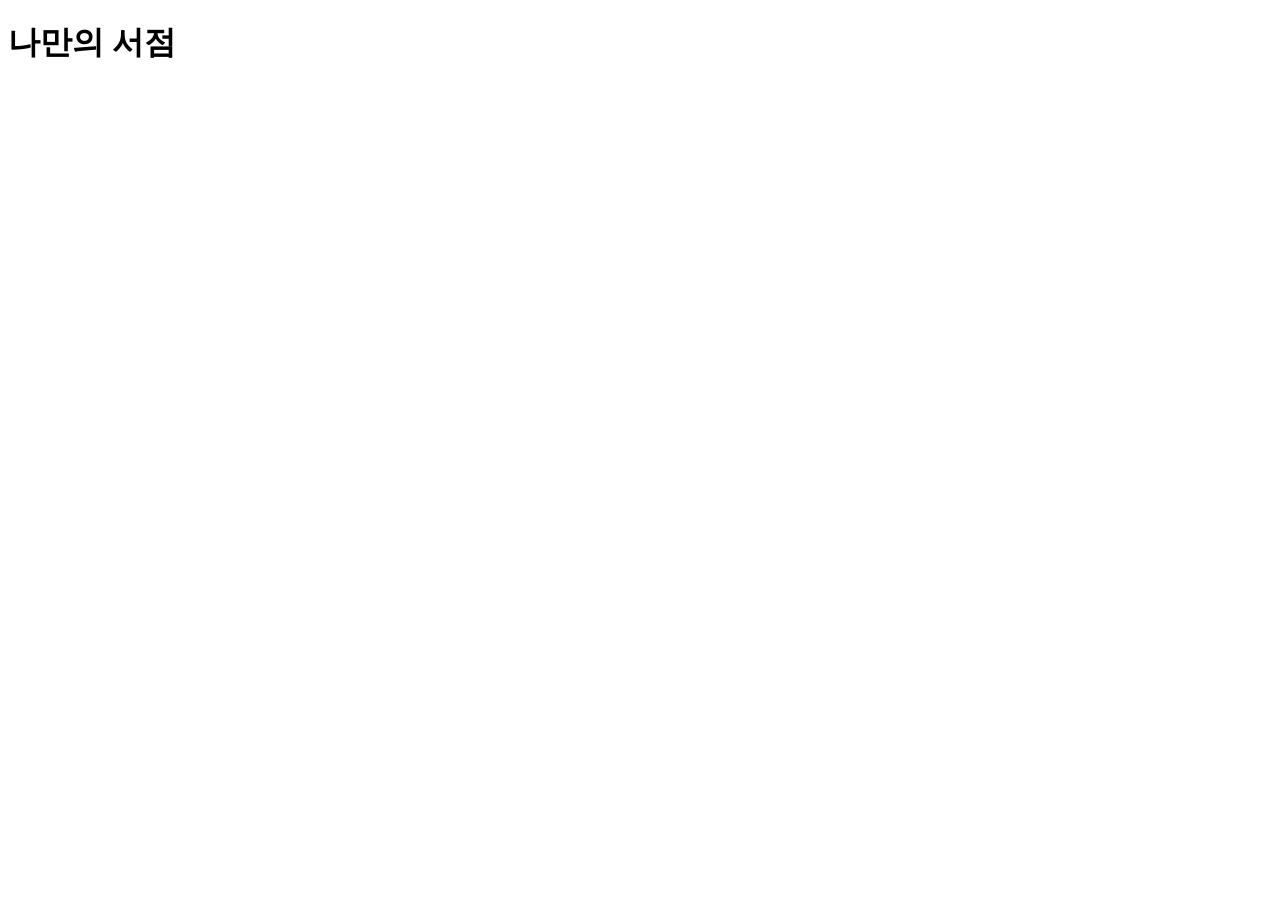
==== src/main/resources/templates/index.html @ 88c17c31 "Initial commit" ====
<!doctype html>
<html lang="ko">
<head>
    <meta charset="UTF-8">
    <meta name="viewport"
          content="width=device-width, user-scalable=no, initial-scale=1.0, maximum-scale=1.0, minimum-scale=1.0">
    <meta http-equiv="X-UA-Compatible" content="ie=edge">
    <title>서점</title>
</head>
<body>
<h1>
    나만의 서점
</h1>

</body>
</html>
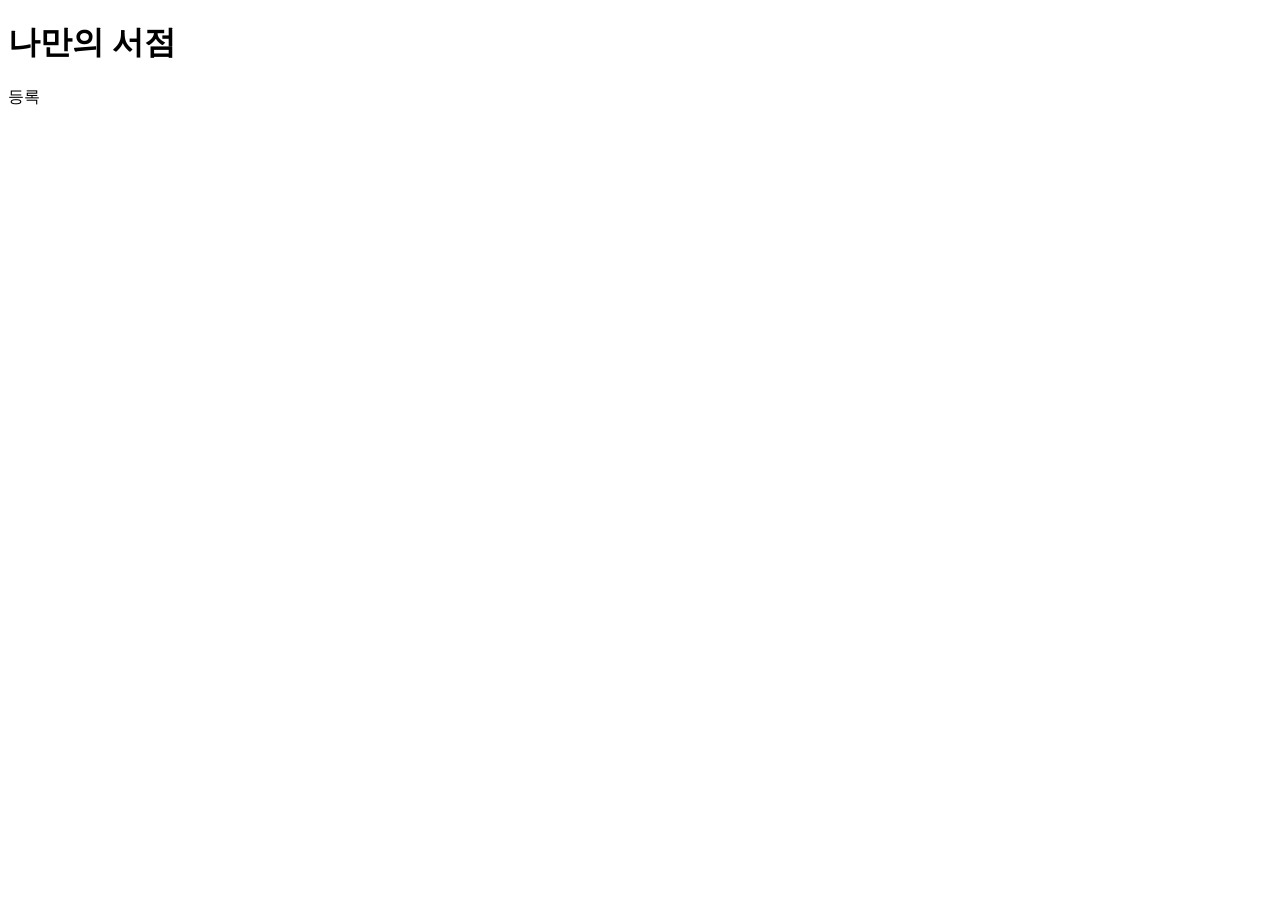
==== commit 46092398: "Add book form flow" ====
--- a/src/main/resources/templates/index.html
+++ b/src/main/resources/templates/index.html
@@ -11,6 +11,9 @@
 <h1>
     나만의 서점
 </h1>
+<section>
+    <a th:href="@{/books/new}">등록</a>
+</section>
 
 </body>
 </html>
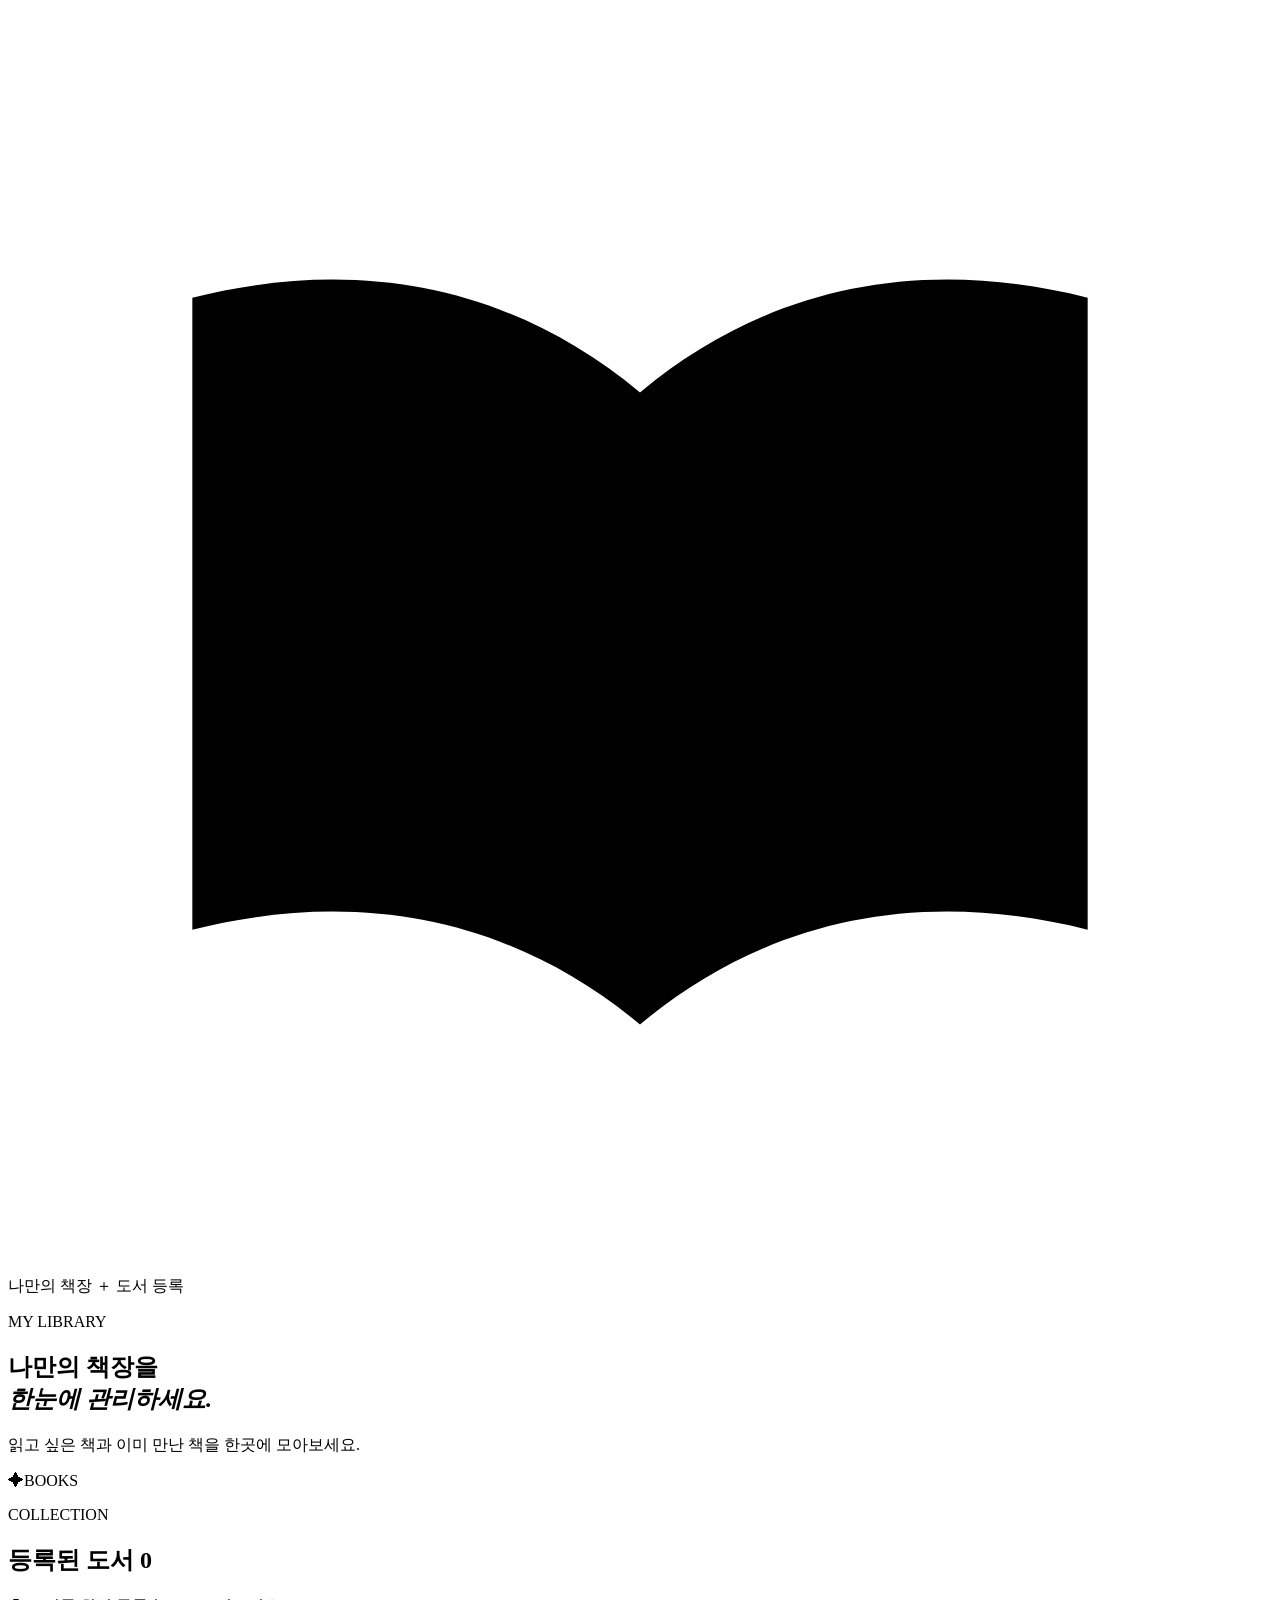
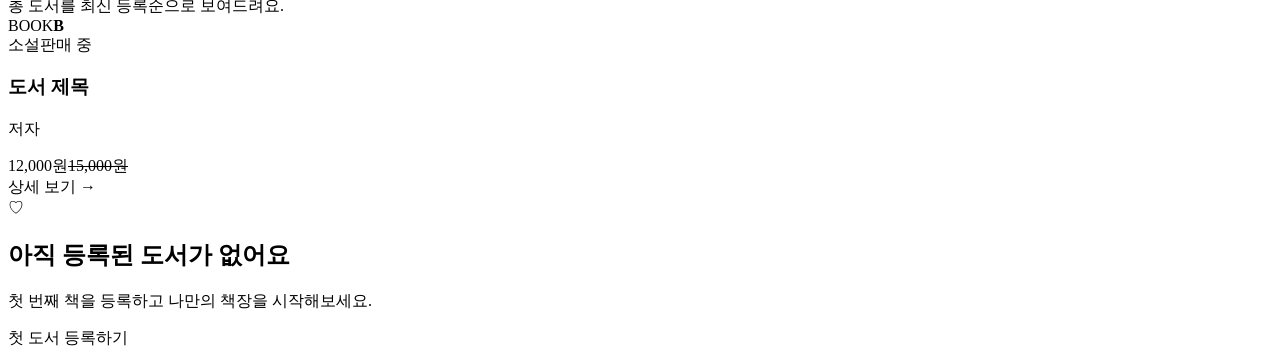
==== commit f471dd20: "Complete book pages and styling" ====
--- a/src/main/resources/templates/index.html
+++ b/src/main/resources/templates/index.html
@@ -1,19 +1,30 @@
 <!doctype html>
-<html lang="ko">
+<html lang="ko" xmlns:th="http://www.thymeleaf.org">
 <head>
     <meta charset="UTF-8">
-    <meta name="viewport"
-          content="width=device-width, user-scalable=no, initial-scale=1.0, maximum-scale=1.0, minimum-scale=1.0">
-    <meta http-equiv="X-UA-Compatible" content="ie=edge">
-    <title>서점</title>
+    <meta name="viewport" content="width=device-width, initial-scale=1.0">
+    <title>책장 | 도서 관리</title>
+    <link rel="stylesheet" th:href="@{/css/style.css}">
 </head>
 <body>
-<h1>
-    나만의 서점
-</h1>
-<section>
-    <a th:href="@{/books/new}">등록</a>
-</section>
-
+<main class="shell">
+    <header class="topbar">
+        <a class="brand" th:href="@{/books}" aria-label="나만의 책장 홈"><span class="brand-mark" aria-hidden="true"><svg viewBox="0 0 24 24"><path d="M3.5 5.5c3.2-.8 6.1-.2 8.5 1.8v12c-2.4-2-5.3-2.6-8.5-1.8v-12Z"/><path d="M20.5 5.5c-3.2-.8-6.1-.2-8.5 1.8v12c2.4-2 5.3-2.6 8.5-1.8v-12Z"/></svg></span><span>나만의 책장</span></a>
+        <a class="button button-primary" th:href="@{/books/new}"><span aria-hidden="true">＋</span> 도서 등록</a>
+    </header>
+    <section class="hero">
+        <div><p class="eyebrow">MY LIBRARY</p><h1>나만의 책장을<br><em>한눈에 관리하세요.</em></h1><p class="hero-copy">읽고 싶은 책과 이미 만난 책을 한곳에 모아보세요.</p></div>
+        <div class="hero-art" aria-hidden="true"><span>✦</span><span>BOOKS</span></div>
+    </section>
+    <section class="section-heading"><div><p class="eyebrow">COLLECTION</p><h2>등록된 도서 <span th:text="${books == null ? 0 : #lists.size(books)}">0</span></h2></div><span class="muted">총 도서를 최신 등록순으로 보여드려요.</span></section>
+    <section class="book-grid" th:if="${books != null and !#lists.isEmpty(books)}">
+        <article class="book-card" th:each="book : ${books}">
+            <div class="book-cover"><span th:text="${book.category ?: 'BOOK'}">BOOK</span><strong th:text="${book.title != null and !book.title.isEmpty() ? book.title.substring(0, 1) : 'B'}">B</strong></div>
+            <div class="book-info"><div class="book-meta"><span class="tag" th:text="${book.category}">소설</span><span class="availability" th:classappend="${book.isAvailable ? ' is-available' : ''}" th:text="${book.isAvailable ? '판매 중' : '품절'}">판매 중</span></div><h3 th:text="${book.title}">도서 제목</h3><p class="author" th:text="${book.author}">저자</p><div class="price-row"><span class="price" th:text="${#numbers.formatInteger(book.discountPrice, 0, 'COMMA')} + '원'">12,000원</span><del th:if="${book.price != book.discountPrice}" th:text="${#numbers.formatInteger(book.price, 0, 'COMMA')} + '원'">15,000원</del></div></div>
+            <a class="card-link" th:href="@{/books/{id}(id=${book.id})}">상세 보기 <span aria-hidden="true">→</span></a>
+        </article>
+    </section>
+    <section class="empty-state" th:if="${books == null or #lists.isEmpty(books)}"><div class="empty-icon">♡</div><h2>아직 등록된 도서가 없어요</h2><p>첫 번째 책을 등록하고 나만의 책장을 시작해보세요.</p><a class="button button-primary" th:href="@{/books/new}">첫 도서 등록하기</a></section>
+</main>
 </body>
-</html>+</html>
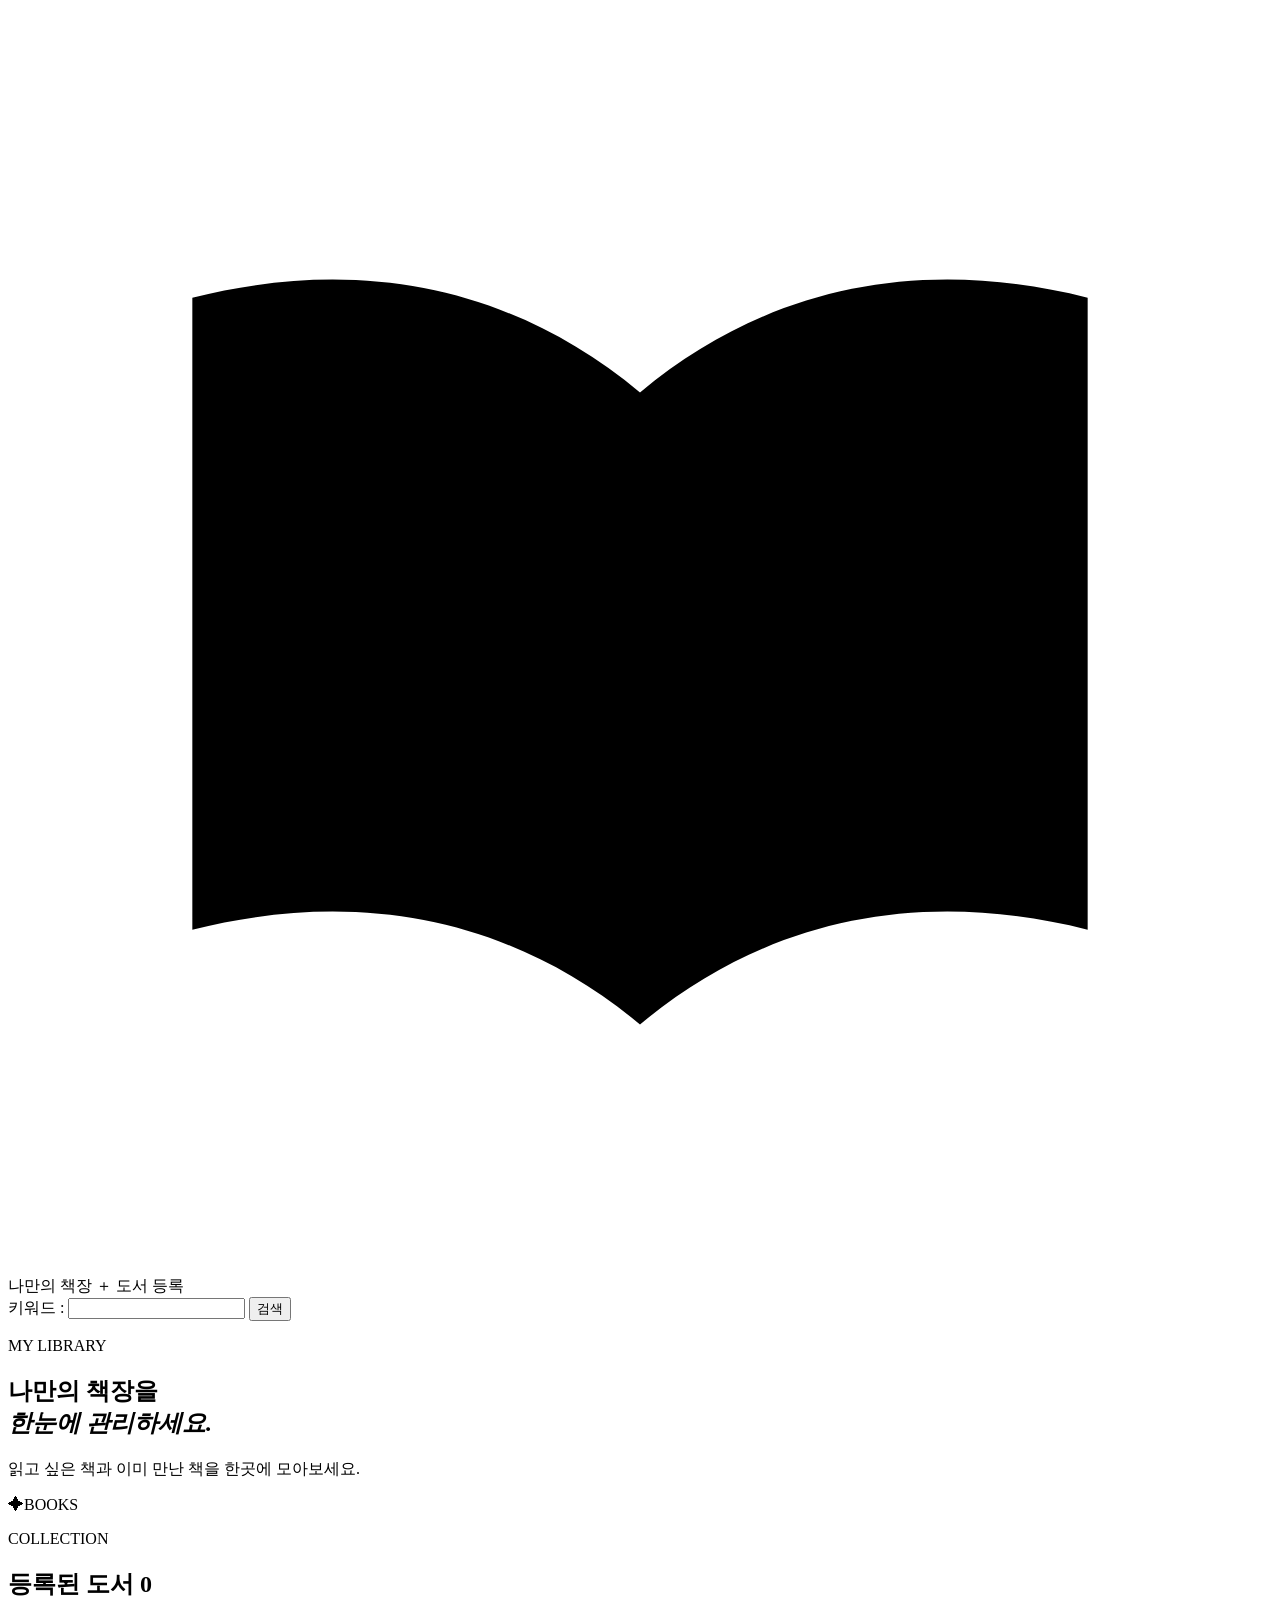
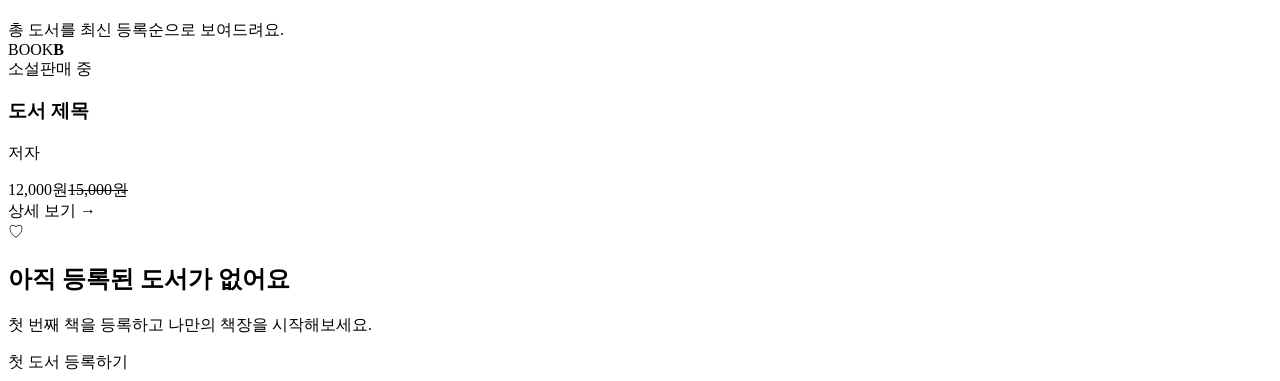
==== commit 69dfb01e: "Refine book list integration" ====
--- a/src/main/resources/templates/index.html
+++ b/src/main/resources/templates/index.html
@@ -11,6 +11,12 @@
     <header class="topbar">
         <a class="brand" th:href="@{/books}" aria-label="나만의 책장 홈"><span class="brand-mark" aria-hidden="true"><svg viewBox="0 0 24 24"><path d="M3.5 5.5c3.2-.8 6.1-.2 8.5 1.8v12c-2.4-2-5.3-2.6-8.5-1.8v-12Z"/><path d="M20.5 5.5c-3.2-.8-6.1-.2-8.5 1.8v12c2.4-2 5.3-2.6 8.5-1.8v-12Z"/></svg></span><span>나만의 책장</span></a>
         <a class="button button-primary" th:href="@{/books/new}"><span aria-hidden="true">＋</span> 도서 등록</a>
+        <section>
+            <form>
+                <label>키워드 : <input name="keyword"></label>
+                <button>검색</button>
+            </form>
+        </section>
     </header>
     <section class="hero">
         <div><p class="eyebrow">MY LIBRARY</p><h1>나만의 책장을<br><em>한눈에 관리하세요.</em></h1><p class="hero-copy">읽고 싶은 책과 이미 만난 책을 한곳에 모아보세요.</p></div>
@@ -25,6 +31,7 @@
         </article>
     </section>
     <section class="empty-state" th:if="${books == null or #lists.isEmpty(books)}"><div class="empty-icon">♡</div><h2>아직 등록된 도서가 없어요</h2><p>첫 번째 책을 등록하고 나만의 책장을 시작해보세요.</p><a class="button button-primary" th:href="@{/books/new}">첫 도서 등록하기</a></section>
+
 </main>
 </body>
 </html>
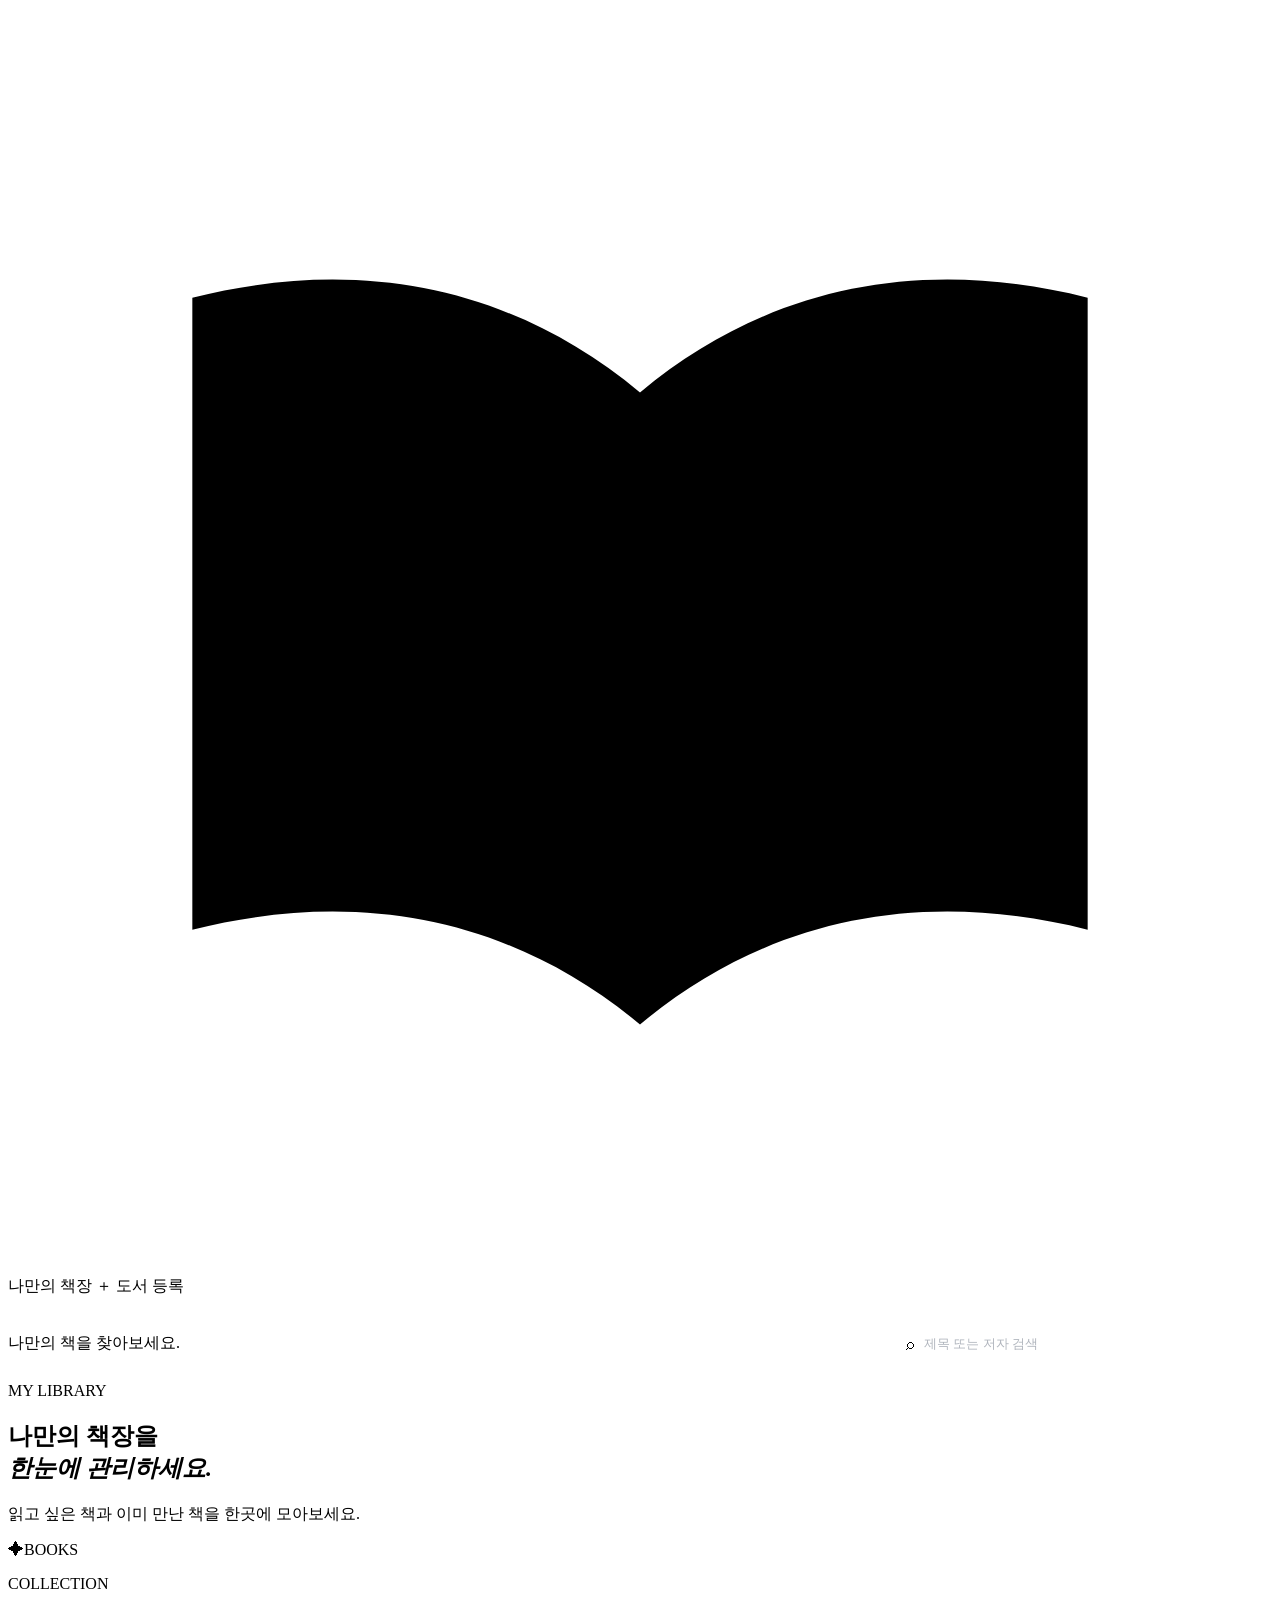
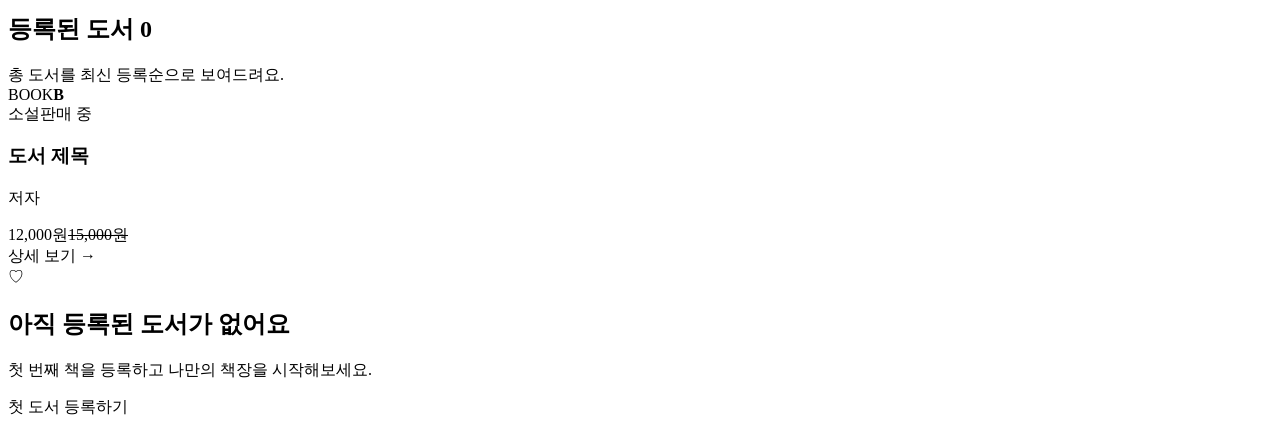
==== commit 14895559: "Refine book page behavior" ====
--- a/src/main/resources/templates/index.html
+++ b/src/main/resources/templates/index.html
@@ -5,19 +5,15 @@
     <meta name="viewport" content="width=device-width, initial-scale=1.0">
     <title>책장 | 도서 관리</title>
     <link rel="stylesheet" th:href="@{/css/style.css}">
+    <style>.home-toolbar{display:flex;align-items:center;justify-content:space-between;gap:18px;margin:24px 0 0}.search-form{display:flex;align-items:center;gap:8px;width:min(360px,100%);background:#fff;border:1px solid var(--line);border-radius:11px;padding:5px 6px 5px 14px}.search-form:focus-within{border-color:var(--accent);box-shadow:0 0 0 3px #e875541f}.search-form input{min-width:0;flex:1;border:0;outline:0;background:transparent;color:var(--ink);font:inherit;font-size:13px}.search-form input::placeholder{color:#b0b5bd}.search-form button{border:0;border-radius:8px;background:var(--navy);color:#fff;padding:9px 13px;font:inherit;font-size:12px;font-weight:700;cursor:pointer}.search-form button:hover{background:#33445d}@media(max-width:760px){.home-toolbar{align-items:stretch;flex-direction:column}.search-form{width:100%}}</style>
 </head>
 <body>
 <main class="shell">
     <header class="topbar">
         <a class="brand" th:href="@{/books}" aria-label="나만의 책장 홈"><span class="brand-mark" aria-hidden="true"><svg viewBox="0 0 24 24"><path d="M3.5 5.5c3.2-.8 6.1-.2 8.5 1.8v12c-2.4-2-5.3-2.6-8.5-1.8v-12Z"/><path d="M20.5 5.5c-3.2-.8-6.1-.2-8.5 1.8v12c2.4-2 5.3-2.6 8.5-1.8v-12Z"/></svg></span><span>나만의 책장</span></a>
         <a class="button button-primary" th:href="@{/books/new}"><span aria-hidden="true">＋</span> 도서 등록</a>
-        <section>
-            <form>
-                <label>키워드 : <input name="keyword"></label>
-                <button>검색</button>
-            </form>
-        </section>
     </header>
+    <div class="home-toolbar"><span class="muted">나만의 책을 찾아보세요.</span><form class="search-form" method="get" th:action="@{/books}"><span aria-hidden="true">⌕</span><input name="keyword" th:value="${keyword}" placeholder="제목 또는 저자 검색"><button type="submit">검색</button></form></div>
     <section class="hero">
         <div><p class="eyebrow">MY LIBRARY</p><h1>나만의 책장을<br><em>한눈에 관리하세요.</em></h1><p class="hero-copy">읽고 싶은 책과 이미 만난 책을 한곳에 모아보세요.</p></div>
         <div class="hero-art" aria-hidden="true"><span>✦</span><span>BOOKS</span></div>
